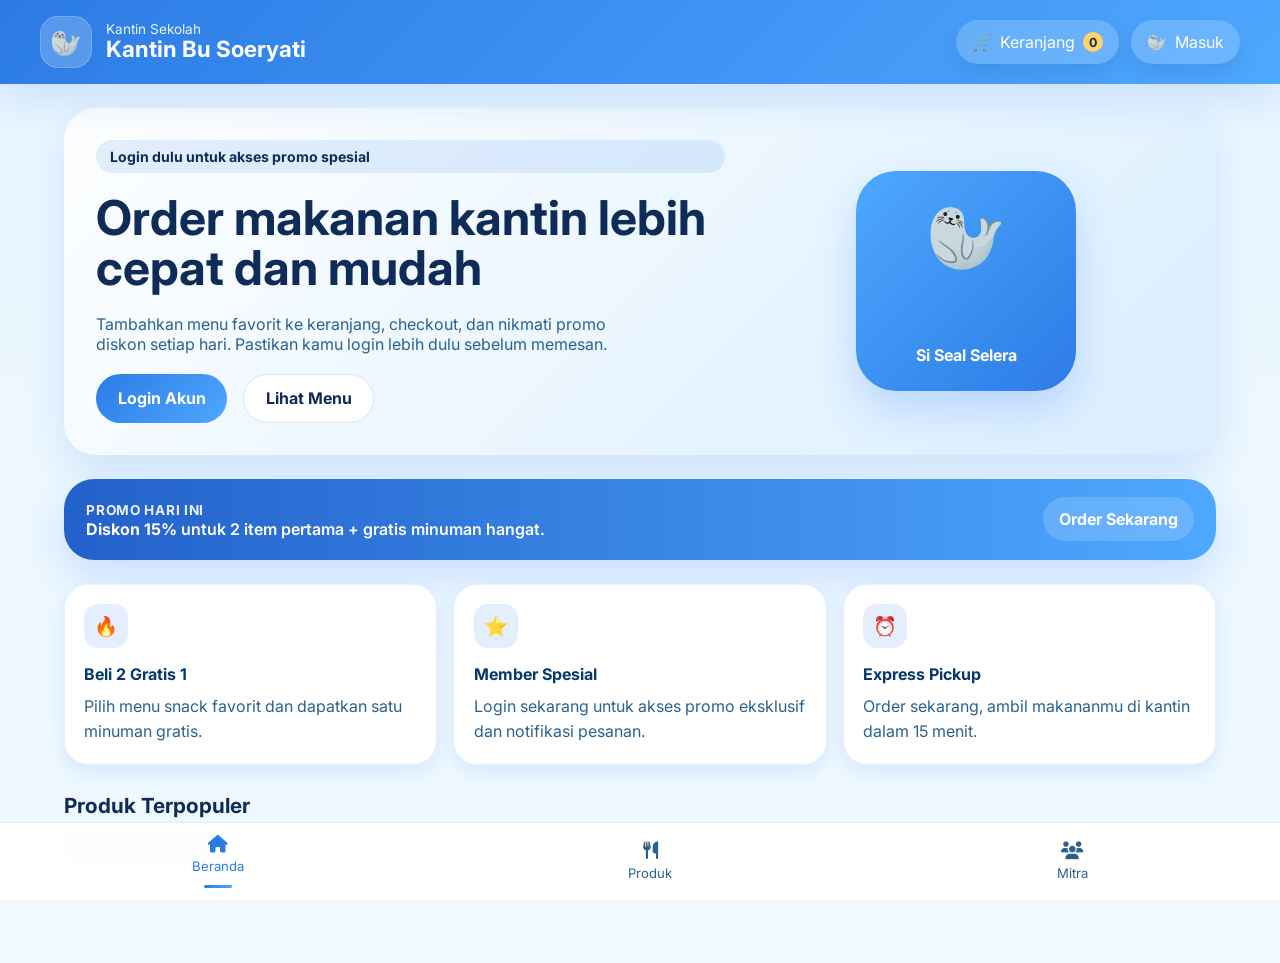
==== index.html @ 229ff17f "Add files via upload" ====
<!DOCTYPE html>
<html lang="id">
<head>
    <meta charset="UTF-8">
    <meta name="viewport" content="width=device-width, initial-scale=1.0">
    <title>Kantin Bu Soeryati - Menu Enak & Segar</title>
    <link rel="stylesheet" href="../css/style.css">
    <link href="https://fonts.googleapis.com/css2?family=Inter:wght@300;400;500;600;700&display=swap" rel="stylesheet">
    <link rel="stylesheet" href="https://cdnjs.cloudflare.com/ajax/libs/font-awesome/6.4.0/css/all.min.css">
</head>
<body>
    <header>
        <div class="header-content">
            <div class="logo">
                <span class="brand-icon">🦭</span>
                <div class="brand-copy">
                    <span class="brand-label">Kantin Sekolah</span>
                    <h1>Kantin Bu Soeryati</h1>
                </div>
            </div>
            <div class="header-actions">
                <button id="cart-button" class="icon-btn" onclick="openCartModal()">
                    <span class="icon">🛒</span>
                    <span class="icon-label">Keranjang</span>
                    <span id="cart-count" class="badge-count">0</span>
                </button>
                <button id="account-button" class="icon-btn" onclick="openLoginModal()">
                    <span class="icon">🦭</span>
                    <span id="account-label">Masuk</span>
                </button>
            </div>
        </div>
    </header>

    <main>
        <section id="home" class="section active">
            <div class="hero">
                <div class="hero-copy">
                    <span class="hero-tag">Login dulu untuk akses promo spesial</span>
                    <h2>Order makanan kantin lebih cepat dan mudah</h2>
                    <p>Tambahkan menu favorit ke keranjang, checkout, dan nikmati promo diskon setiap hari. Pastikan kamu login lebih dulu sebelum memesan.</p>
                    <div class="hero-buttons">
                        <button class="btn btn-primary" onclick="openLoginModal()">Login Akun</button>
                        <button class="btn btn-secondary" onclick="showSection('produk')">Lihat Menu</button>
                    </div>
                </div>
                <div class="hero-visual">
                    <div class="seal-card">
                        <div class="seal-face">🦭</div>
                        <p class="seal-text">Si Seal Selera</p>
                    </div>
                </div>
            </div>

            <div class="promo-banner">
                <div>
                    <span class="promo-tag">PROMO HARI INI</span>
                    <p><strong>Diskon 15%</strong> untuk 2 item pertama + gratis minuman hangat.</p>
                </div>
                <button class="btn btn-primary-sm" onclick="showSection('produk')">Order Sekarang</button>
            </div>

            <div class="promo-grid">
                <article class="promo-card">
                    <span class="promo-icon">🔥</span>
                    <h3>Beli 2 Gratis 1</h3>
                    <p>Pilih menu snack favorit dan dapatkan satu minuman gratis.</p>
                </article>
                <article class="promo-card">
                    <span class="promo-icon">⭐</span>
                    <h3>Member Spesial</h3>
                    <p>Login sekarang untuk akses promo eksklusif dan notifikasi pesanan.</p>
                </article>
                <article class="promo-card">
                    <span class="promo-icon">⏰</span>
                    <h3>Express Pickup</h3>
                    <p>Order sekarang, ambil makananmu di kantin dalam 15 menit.</p>
                </article>
            </div>

            <div class="highlights">
                <h3>Produk Terpopuler</h3>
                <div id="highlight-produk" class="grid"></div>
                <h3>Mitra Terpercaya</h3>
                <div id="highlight-mitra" class="grid"></div>
            </div>
        </section>

        <section id="produk" class="section">
            <h2>🍽️ Daftar Produk Kami</h2>
            <div class="search-filter">
                <input type="text" id="search-produk" placeholder="🔍 Cari produk...">
                <select id="filter-kategori">
                    <option value="">Semua Kategori</option>
                    <option value="makanan">🍖 Makanan</option>
                    <option value="minuman">🥤 Minuman</option>
                </select>
            </div>
            <div id="produk-list" class="grid"></div>
        </section>

        <section id="mitra" class="section">
            <h2>🏪 Mitra Kami</h2>
            <div id="mitra-list" class="grid"></div>
        </section>
    </main>

    <nav class="bottom-nav">
        <a href="#home" class="nav-item active"><i class="fas fa-home"></i><span>Beranda</span></a>
        <a href="#produk" class="nav-item"><i class="fas fa-utensils"></i><span>Produk</span></a>
        <a href="#mitra" class="nav-item"><i class="fas fa-users"></i><span>Mitra</span></a>
    </nav>

    <div id="login-modal" class="modal hidden">
        <div class="modal-content">
            <div class="modal-header">
                <h3>Login Akun</h3>
                <button class="close-btn" onclick="closeLoginModal()">×</button>
            </div>
            <div class="modal-body">
                <p>Masuk dulu untuk memesan dan menggunakan keranjang.</p>
                <form id="login-form">
                    <label for="login-name">Nama</label>
                    <input id="login-name" type="text" placeholder="Nama kamu" required>
                    <label for="login-email">Email</label>
                    <input id="login-email" type="email" placeholder="email@domain.com" required>
                    <div class="hero-buttons" style="margin-top:1rem;">
                        <button class="btn btn-primary" type="submit">Login</button>
                        <button class="btn btn-secondary" type="button" onclick="closeLoginModal()">Batal</button>
                    </div>
                </form>
            </div>
        </div>
    </div>

    <div id="cart-modal" class="modal hidden">
        <div class="modal-content">
            <div class="modal-header">
                <h3>Keranjang Pesanan</h3>
                <button class="close-btn" onclick="closeCartModal()">×</button>
            </div>
            <div class="modal-body">
                <div id="cart-list" class="cart-list"></div>
                <div class="cart-total">
                    <span>Total</span>
                    <strong id="cart-total">Rp 0</strong>
                </div>
                <div class="hero-buttons" style="margin-top:1rem;">
                    <button class="btn btn-primary" onclick="checkoutCart()">Checkout</button>
                    <button class="btn btn-secondary" onclick="closeCartModal()">Lanjutkan Belanja</button>
                </div>
            </div>
        </div>
    </div>

    <script src="../js/app.js"></script>
</body>
</html>
---- css/style.css ----
/* 🎨 BLUE THEME - Warung Kantin Biru 🦭 */
:root {
  --bg-primary: #F0F9FF;
  --bg-surface: #FFFFFF;
  --bg-card: #F3FAFF;
  --bg-soft: #D9EEFF;
  --text-primary: #05386B;
  --text-secondary: #2A628F;
  --text-muted: #4A6A8A;
  --accent: #2C7BE5;
  --accent-2: #4EA8FF;
  --accent-dark: #0F2B57;
  --border: #BFDDF8;
  --shadow-sm: 0 8px 18px rgba(44, 123, 229, 0.12);
  --shadow-md: 0 18px 36px rgba(44, 123, 229, 0.14);
  --radius: 24px;
  --transition: all 0.25s ease;
}

* {
  margin: 0;
  padding: 0;
  box-sizing: border-box;
}

body {
  font-family: 'Inter', sans-serif;
  background: linear-gradient(180deg, #E8F5FF 0%, #F0F9FF 100%);
  min-height: 100vh;
  color: var(--text-primary);
}

a {
  color: inherit;
}

button {
  font: inherit;
}

header {
  background: linear-gradient(135deg, #2C7BE5 0%, #4EA8FF 100%);
  padding: 1rem 1.25rem;
  box-shadow: var(--shadow-md);
  position: sticky;
  top: 0;
  z-index: 100;
}

.header-content {
  max-width: 1200px;
  margin: 0 auto;
  display: flex;
  justify-content: space-between;
  align-items: center;
  gap: 1rem;
}

.logo {
  display: flex;
  align-items: center;
  gap: 0.9rem;
}

.logo .brand-icon {
  width: 52px;
  height: 52px;
  border-radius: 18px;
  display: inline-flex;
  align-items: center;
  justify-content: center;
  background: rgba(255, 255, 255, 0.2);
  box-shadow: inset 0 0 0 1px rgba(255, 255, 255, 0.18);
  font-size: 1.6rem;
}

.brand-copy {
  line-height: 1.1;
}

.brand-label {
  display: block;
  color: rgba(255, 255, 255, 0.9);
  font-size: 0.85rem;
}

.logo h1 {
  font-size: 1.4rem;
  color: white;
}

.header-actions {
  display: flex;
  align-items: center;
  gap: 0.75rem;
}

.icon-btn {
  border: none;
  background: rgba(255, 255, 255, 0.18);
  color: white;
  padding: 0.75rem 1rem;
  border-radius: 999px;
  cursor: pointer;
  display: inline-flex;
  align-items: center;
  gap: 0.5rem;
  box-shadow: 0 10px 20px rgba(0, 0, 0, 0.08);
  transition: var(--transition);
}

.icon-btn:hover {
  transform: translateY(-2px);
  background: rgba(255, 255, 255, 0.28);
}

.badge-count {
  min-width: 20px;
  height: 20px;
  border-radius: 999px;
  display: inline-flex;
  align-items: center;
  justify-content: center;
  background: #FFD166;
  color: var(--accent-dark);
  font-size: 0.78rem;
  font-weight: 700;
}

main {
  max-width: 1200px;
  margin: 0 auto;
  padding: 1.5rem;
  padding-bottom: 5.5rem;
}

.hero {
  display: grid;
  gap: 1.5rem;
  grid-template-columns: 1.3fr 0.9fr;
  background: linear-gradient(135deg, rgba(255, 255, 255, 0.92), #D9EEFF 100%);
  border-radius: 32px;
  padding: 2rem;
  box-shadow: var(--shadow-md);
  margin-bottom: 1.5rem;
}

.hero-copy {
  display: grid;
  gap: 1.25rem;
}

.hero-tag {
  display: inline-flex;
  padding: 0.5rem 0.85rem;
  border-radius: 999px;
  background: rgba(44, 123, 229, 0.12);
  color: var(--accent-dark);
  font-weight: 700;
  font-size: 0.88rem;
}

.hero-copy h2 {
  font-size: clamp(2rem, 4vw, 3rem);
  line-height: 1.05;
  color: var(--accent-dark);
}

.hero-copy p {
  color: var(--text-secondary);
  font-size: 1rem;
  max-width: 560px;
}

.hero-buttons {
  display: flex;
  flex-wrap: wrap;
  gap: 1rem;
}

.hero-visual {
  display: flex;
  align-items: center;
  justify-content: center;
}

.seal-card {
  width: 220px;
  height: 220px;
  border-radius: 40px;
  background: linear-gradient(135deg, #4EA8FF 0%, #2C7BE5 100%);
  display: grid;
  place-items: center;
  box-shadow: 0 18px 40px rgba(46, 116, 255, 0.22);
  position: relative;
}

.seal-face {
  font-size: 4rem;
}

.seal-text {
  color: white;
  margin-top: 1rem;
  font-weight: 700;
}

.promo-banner {
  background: linear-gradient(90deg, #2361ca, #4EA8FF);
  color: white;
  border-radius: 30px;
  padding: 1.15rem 1.4rem;
  display: flex;
  align-items: center;
  justify-content: space-between;
  gap: 1rem;
  margin-bottom: 1.5rem;
  box-shadow: 0 18px 40px rgba(46, 116, 255, 0.18);
}

.promo-tag {
  display: inline-flex;
  font-size: 0.85rem;
  font-weight: 700;
  letter-spacing: 0.05em;
  text-transform: uppercase;
  opacity: 0.9;
}

.promo-banner p {
  font-weight: 600;
}

.promo-grid {
  display: grid;
  grid-template-columns: repeat(auto-fit, minmax(220px, 1fr));
  gap: 1rem;
  margin-bottom: 1.75rem;
}

.promo-card {
  background: var(--bg-surface);
  border-radius: 24px;
  padding: 1.2rem;
  border: 1px solid rgba(46, 116, 255, 0.1);
  box-shadow: var(--shadow-sm);
}

.promo-icon {
  display: inline-flex;
  width: 44px;
  height: 44px;
  align-items: center;
  justify-content: center;
  border-radius: 14px;
  background: rgba(46, 116, 255, 0.12);
  margin-bottom: 1rem;
  font-size: 1.2rem;
}

.promo-card h3 {
  font-size: 1rem;
  margin-bottom: 0.6rem;
}

.promo-card p {
  color: var(--text-secondary);
  line-height: 1.6;
}

.highlights h3 {
  font-size: 1.3rem;
  font-weight: 700;
  margin-bottom: 1rem;
  color: var(--accent-dark);
}

.grid {
  display: grid;
  grid-template-columns: repeat(auto-fit, minmax(240px, 1fr));
  gap: 1.25rem;
}

.card {
  background: var(--bg-card);
  border-radius: 26px;
  padding: 1.25rem;
  border: 1px solid rgba(46, 116, 255, 0.12);
  box-shadow: var(--shadow-sm);
  position: relative;
  overflow: hidden;
  transition: var(--transition);
}

.card:hover {
  transform: translateY(-4px);
  box-shadow: var(--shadow-md);
}

.card img {
  width: 100%;
  height: 170px;
  object-fit: cover;
  border-radius: 20px;
  margin-bottom: 1rem;
}

.category-badge {
  display: inline-flex;
  padding: 0.45rem 0.85rem;
  border-radius: 999px;
  font-size: 0.8rem;
  font-weight: 700;
  margin-bottom: 0.85rem;
}

.category-badge.makanan {
  color: white;
  background: linear-gradient(135deg, #2C7BE5, #4EA8FF);
}

.category-badge.minuman {
  color: var(--accent-dark);
  background: rgba(46, 116, 255, 0.14);
}

.card h3 {
  font-size: 1.05rem;
  margin-bottom: 0.55rem;
}

.card p {
  color: var(--text-secondary);
  margin-bottom: 0.85rem;
  line-height: 1.5;
}

.btn {
  border: none;
  border-radius: 999px;
  cursor: pointer;
  padding: 0.85rem 1.35rem;
  font-weight: 700;
  transition: var(--transition);
}

.btn-primary {
  background: linear-gradient(135deg, #2C7BE5, #4EA8FF);
  color: white;
}

.btn-secondary {
  background: white;
  color: var(--accent-dark);
  border: 1px solid rgba(46, 116, 255, 0.18);
}

.btn:hover {
  transform: translateY(-2px);
}

.btn-primary-sm {
  background: rgba(255, 255, 255, 0.16);
  color: white;
  padding: 0.75rem 1rem;
  border-radius: 999px;
}

.search-filter {
  display: grid;
  grid-template-columns: 2fr 1fr;
  gap: 1rem;
  margin-bottom: 1.5rem;
}

#search-produk,
#filter-kategori,
#login-name,
#login-email {
  width: 100%;
  border-radius: 18px;
  border: 1px solid rgba(46, 116, 255, 0.18);
  padding: 1rem 1.2rem;
  font-size: 1rem;
  color: var(--text-primary);
  background: white;
}

#search-produk::placeholder {
  color: rgba(74, 106, 138, 0.7);
}

#search-produk:focus,
#filter-kategori:focus,
#login-name:focus,
#login-email:focus {
  outline: none;
  box-shadow: 0 0 0 4px rgba(78, 168, 255, 0.18);
}

.section {
  display: none;
}

.section.active {
  display: block;
}

.bottom-nav {
  position: fixed;
  inset: auto 0 0 0;
  z-index: 90;
  background: rgba(255, 255, 255, 0.96);
  border-top: 1px solid rgba(46, 116, 255, 0.14);
  display: flex;
  justify-content: space-around;
  align-items: center;
  padding: 0.75rem 0;
  backdrop-filter: blur(12px);
}

.nav-item {
  display: inline-flex;
  flex-direction: column;
  align-items: center;
  gap: 0.35rem;
  text-decoration: none;
  color: var(--text-secondary);
  font-size: 0.82rem;
  transition: var(--transition);
}

.nav-item i {
  font-size: 1.1rem;
}

.nav-item.active {
  color: var(--accent);
}

.nav-item.active::after {
  content: '';
  display: block;
  width: 28px;
  height: 3px;
  border-radius: 999px;
  margin-top: 0.35rem;
  background: linear-gradient(135deg, #2C7BE5, #4EA8FF);
}

.modal {
  position: fixed;
  inset: 0;
  background: rgba(8, 24, 59, 0.45);
  display: grid;
  place-items: center;
  padding: 1rem;
  z-index: 500;
}

.modal.hidden {
  display: none;
}

.modal-content {
  width: min(520px, 100%);
  background: white;
  border-radius: 28px;
  overflow: hidden;
  box-shadow: var(--shadow-md);
}

.modal-header,
.modal-footer {
  padding: 1.25rem 1.5rem;
  display: flex;
  align-items: center;
  justify-content: space-between;
}

.modal-header {
  border-bottom: 1px solid rgba(46, 116, 255, 0.12);
}

.modal-body {
  padding: 1.5rem;
}

.modal-header h3 {
  margin: 0;
  font-size: 1.2rem;
}

.close-btn {
  width: 40px;
  height: 40px;
  border-radius: 999px;
  border: none;
  background: rgba(46, 116, 255, 0.08);
  color: var(--accent-dark);
  cursor: pointer;
  font-size: 1.2rem;
}

.cart-list {
  display: grid;
  gap: 1rem;
}

.cart-item {
  display: grid;
  grid-template-columns: 1fr auto;
  gap: 1rem;
  align-items: center;
}

.cart-item-info {
  display: grid;
  gap: 0.4rem;
}

.cart-item-title {
  font-weight: 700;
}

.cart-item-actions {
  display: flex;
  flex-direction: column;
  align-items: flex-end;
  gap: 0.35rem;
}

.cart-item button {
  border: none;
  background: transparent;
  color: var(--accent);
  cursor: pointer;
  font-weight: 700;
}

.cart-total {
  display: flex;
  justify-content: space-between;
  align-items: center;
  margin-top: 1rem;
  font-weight: 700;
}

@media (max-width: 900px) {
  .hero {
    grid-template-columns: 1fr;
  }

  .search-filter {
    grid-template-columns: 1fr;
  }
}

@media (max-width: 640px) {
  .header-content {
    flex-direction: column;
    align-items: stretch;
  }

  .header-actions {
    justify-content: space-between;
  }

  .hero {
    padding: 1.5rem;
  }
}
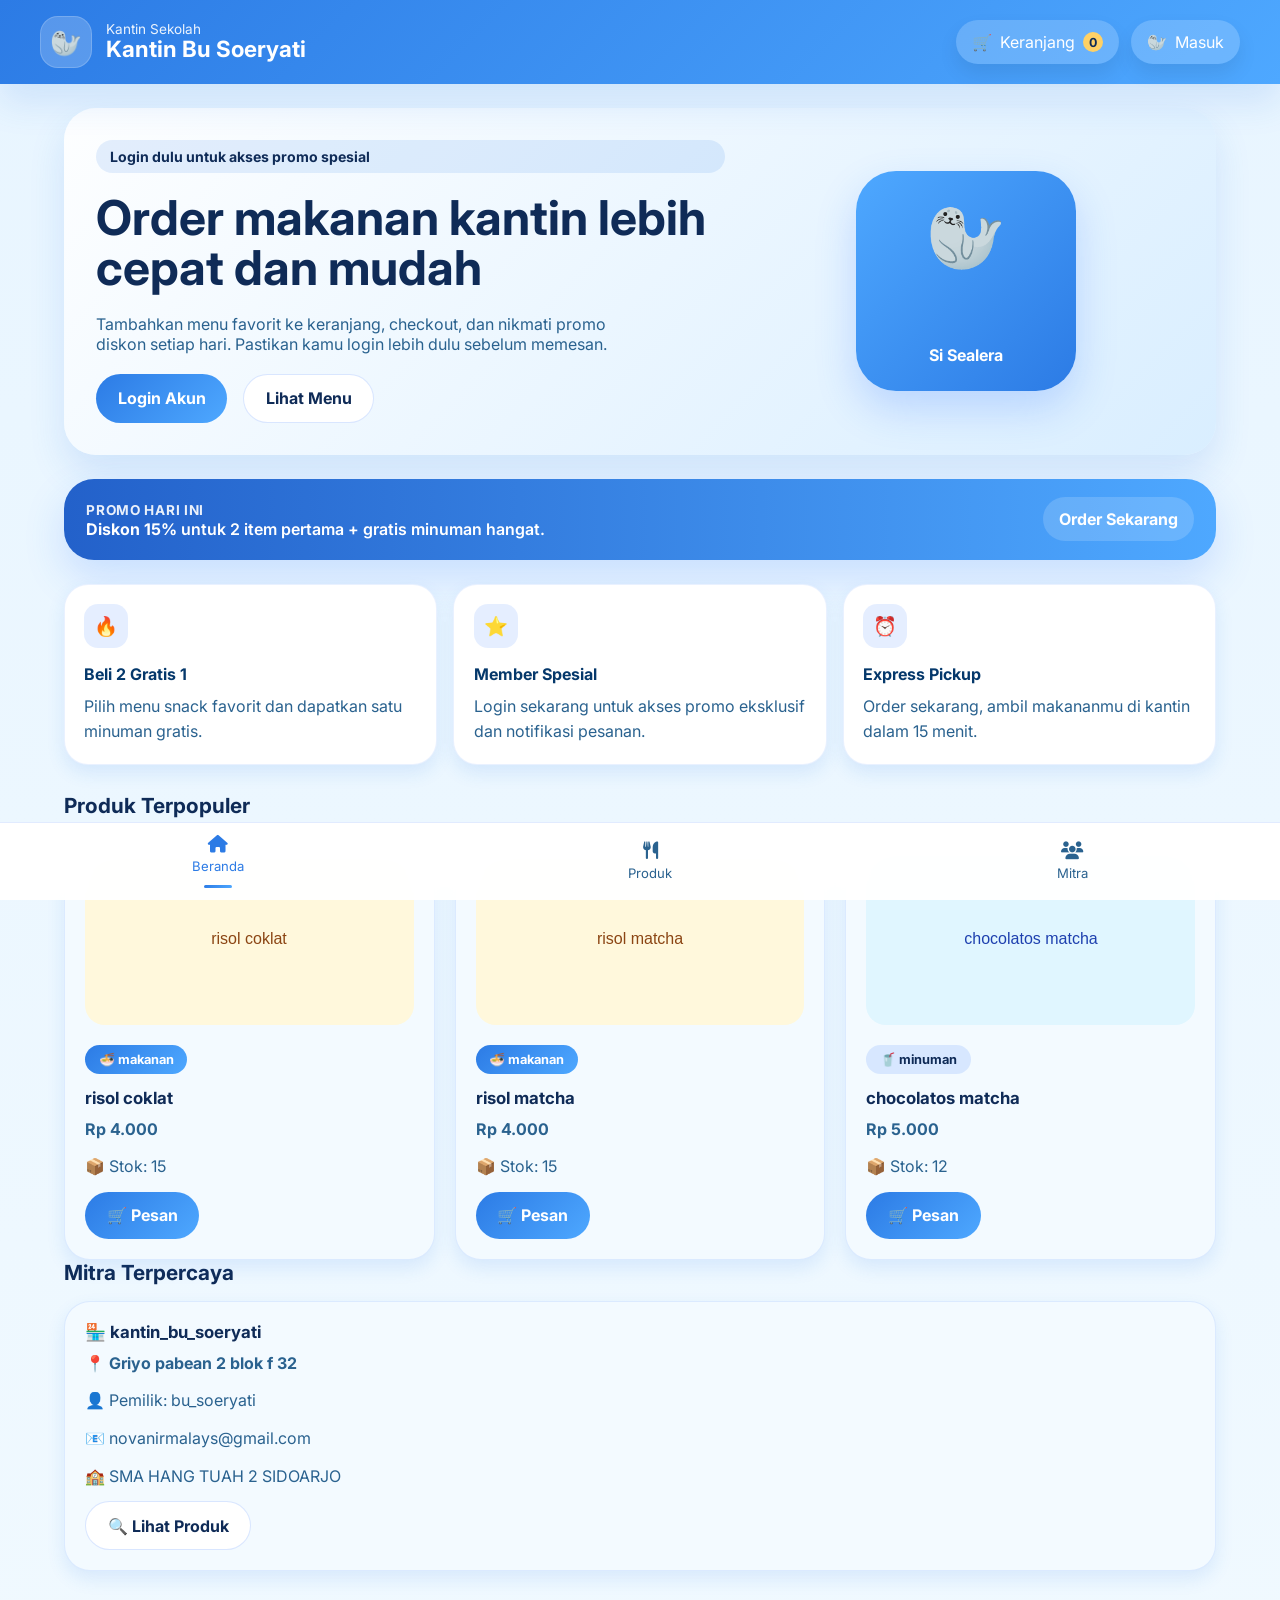
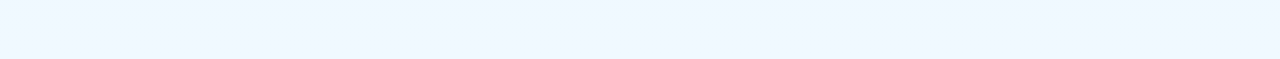
==== commit 07bf412b: "Update index.html" ====
--- a/index.html
+++ b/index.html
@@ -4,7 +4,7 @@
     <meta charset="UTF-8">
     <meta name="viewport" content="width=device-width, initial-scale=1.0">
     <title>Kantin Bu Soeryati - Menu Enak & Segar</title>
-    <link rel="stylesheet" href="../css/style.css">
+    <link rel="stylesheet" href="css/style.css">
     <link href="https://fonts.googleapis.com/css2?family=Inter:wght@300;400;500;600;700&display=swap" rel="stylesheet">
     <link rel="stylesheet" href="https://cdnjs.cloudflare.com/ajax/libs/font-awesome/6.4.0/css/all.min.css">
 </head>
@@ -47,7 +47,7 @@
                 <div class="hero-visual">
                     <div class="seal-card">
                         <div class="seal-face">🦭</div>
-                        <p class="seal-text">Si Seal Selera</p>
+                        <p class="seal-text">Si Sealera</p>
                     </div>
                 </div>
             </div>
@@ -153,6 +153,6 @@
         </div>
     </div>
 
-    <script src="../js/app.js"></script>
+    <script src="js/app.js"></script>
 </body>
 </html>
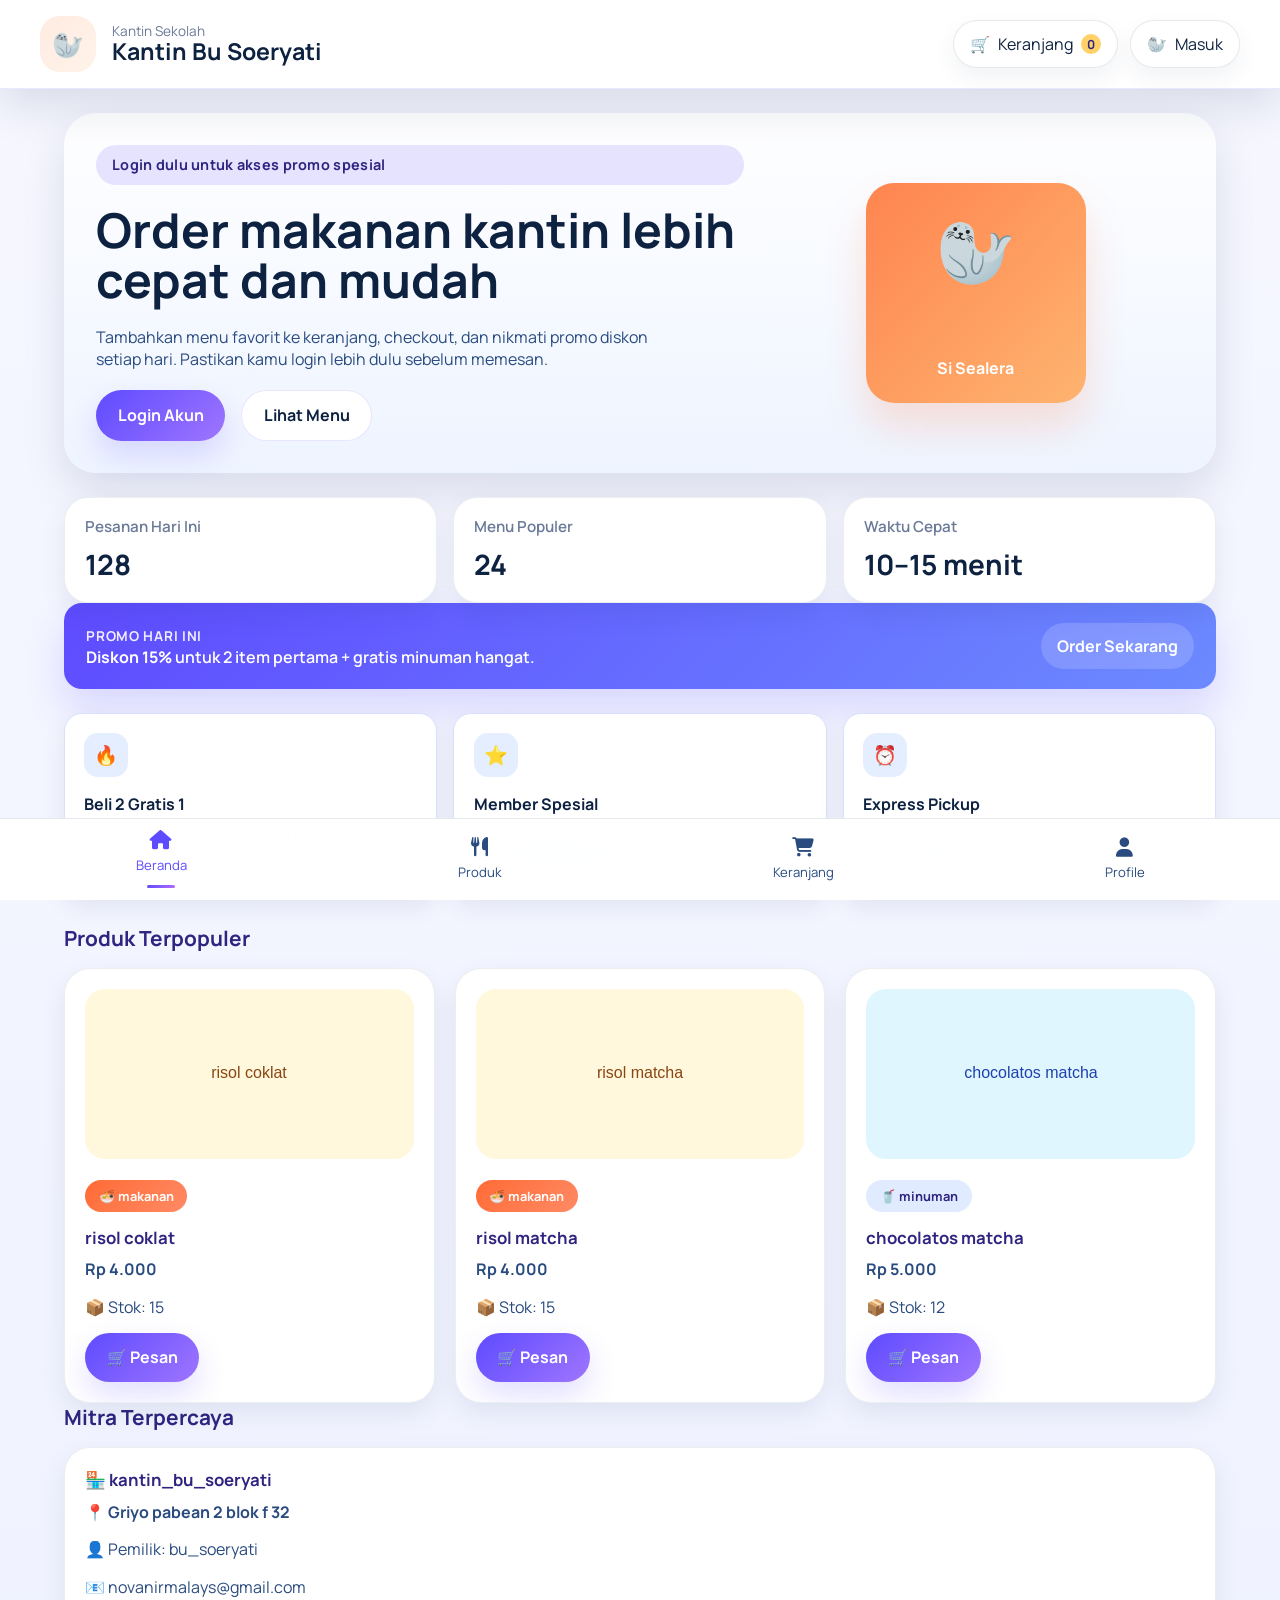
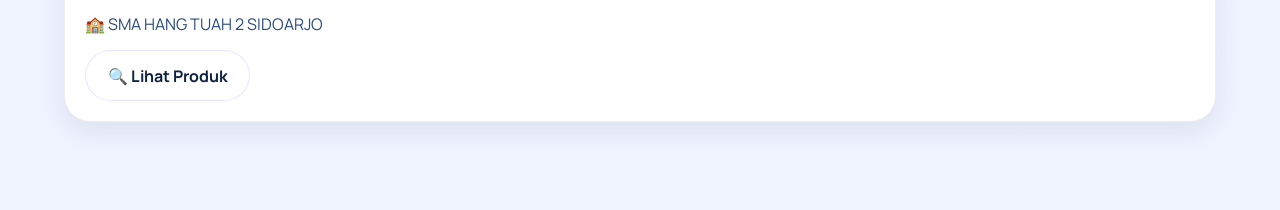
==== commit 5d03b3d5: "Update index.html" ====
--- a/index.html
+++ b/index.html
@@ -5,7 +5,7 @@
     <meta name="viewport" content="width=device-width, initial-scale=1.0">
     <title>Kantin Bu Soeryati - Menu Enak & Segar</title>
     <link rel="stylesheet" href="css/style.css">
-    <link href="https://fonts.googleapis.com/css2?family=Inter:wght@300;400;500;600;700&display=swap" rel="stylesheet">
+    <link href="https://fonts.googleapis.com/css2?family=Manrope:wght@300;400;500;600;700;800&display=swap" rel="stylesheet">
     <link rel="stylesheet" href="https://cdnjs.cloudflare.com/ajax/libs/font-awesome/6.4.0/css/all.min.css">
 </head>
 <body>
@@ -49,6 +49,21 @@
                         <div class="seal-face">🦭</div>
                         <p class="seal-text">Si Sealera</p>
                     </div>
+                </div>
+            </div>
+
+            <div class="dashboard-cards">
+                <div class="stat-card">
+                    <h4>Pesanan Hari Ini</h4>
+                    <strong>128</strong>
+                </div>
+                <div class="stat-card">
+                    <h4>Menu Populer</h4>
+                    <strong>24</strong>
+                </div>
+                <div class="stat-card">
+                    <h4>Waktu Cepat</h4>
+                    <strong>10–15 menit</strong>
                 </div>
             </div>
 
@@ -94,6 +109,12 @@
                     <option value="">Semua Kategori</option>
                     <option value="makanan">🍖 Makanan</option>
                     <option value="minuman">🥤 Minuman</option>
+                    <option value="snack">🍿 Snack</option>
+                </select>
+                <select id="sort-produk">
+                    <option value="terlaris">Terlaris</option>
+                    <option value="termurah">Termurah</option>
+                    <option value="termahal">Termahal</option>
                 </select>
             </div>
             <div id="produk-list" class="grid"></div>
@@ -103,12 +124,92 @@
             <h2>🏪 Mitra Kami</h2>
             <div id="mitra-list" class="grid"></div>
         </section>
+
+        <section id="cart" class="section">
+            <h2>🛒 Keranjang</h2>
+            <div id="cart-items" class="cart-items"></div>
+            <div class="cart-summary">
+                <div class="cart-total">
+                    <span>Total</span>
+                    <strong id="cart-total-amount">Rp 0</strong>
+                </div>
+                <textarea id="cart-notes" placeholder="Catatan pesanan (opsional)"></textarea>
+                <button class="btn btn-primary" onclick="showSection('checkout')">Checkout</button>
+            </div>
+        </section>
+
+        <section id="checkout" class="section">
+            <h2>💳 Checkout</h2>
+            <div class="checkout-summary">
+                <h3>Ringkasan Pesanan</h3>
+                <div id="checkout-items"></div>
+                <div class="checkout-total">
+                    <span>Total</span>
+                    <strong id="checkout-total">Rp 0</strong>
+                </div>
+            </div>
+            <div class="payment-method">
+                <h3>Metode Pembayaran</h3>
+                <label><input type="radio" name="payment" value="cash" checked> Cash</label>
+                <label><input type="radio" name="payment" value="ewallet"> E-wallet</label>
+            </div>
+            <div class="estimated-time">
+                <p>Estimasi waktu: 10–15 menit</p>
+            </div>
+            <button class="btn btn-primary" onclick="placeOrder()">Buat Pesanan</button>
+        </section>
+
+        <section id="order-status" class="section">
+            <h2>📋 Status Pesanan</h2>
+            <div class="order-progress">
+                <div class="progress-step active" id="step-1">
+                    <div class="step-icon">📝</div>
+                    <span>Diproses</span>
+                </div>
+                <div class="progress-step" id="step-2">
+                    <div class="step-icon">👨‍🍳</div>
+                    <span>Sedang dibuat</span>
+                </div>
+                <div class="progress-step" id="step-3">
+                    <div class="step-icon">✅</div>
+                    <span>Siap diambil</span>
+                </div>
+            </div>
+            <div class="order-details">
+                <p>Nomor pesanan: #12345</p>
+                <p>Estimasi selesai: 10 menit lagi</p>
+            </div>
+        </section>
+
+        <section id="profile" class="section">
+            <h2>👤 Profile</h2>
+            <div class="profile-info">
+                <div class="user-avatar">🦭</div>
+                <h3 id="user-name">Nama User</h3>
+            </div>
+            <div class="profile-menu">
+                <button class="profile-item" onclick="showSection('order-history')">Riwayat Pesanan</button>
+                <button class="profile-item" onclick="showSection('wishlist')">Wishlist</button>
+                <button class="profile-item" onclick="logout()">Logout</button>
+            </div>
+        </section>
+
+        <section id="order-history" class="section">
+            <h2>📜 Riwayat Pesanan</h2>
+            <div id="history-list"></div>
+        </section>
+
+        <section id="wishlist" class="section">
+            <h2>❤️ Wishlist</h2>
+            <div id="wishlist-items" class="grid"></div>
+        </section>
     </main>
 
     <nav class="bottom-nav">
-        <a href="#home" class="nav-item active"><i class="fas fa-home"></i><span>Beranda</span></a>
-        <a href="#produk" class="nav-item"><i class="fas fa-utensils"></i><span>Produk</span></a>
-        <a href="#mitra" class="nav-item"><i class="fas fa-users"></i><span>Mitra</span></a>
+        <a href="#home" class="nav-item active" onclick="showSection('home')"><i class="fas fa-home"></i><span>Beranda</span></a>
+        <a href="#produk" class="nav-item" onclick="showSection('produk')"><i class="fas fa-utensils"></i><span>Produk</span></a>
+        <a href="#cart" class="nav-item" onclick="showSection('cart')"><i class="fas fa-shopping-cart"></i><span>Keranjang</span></a>
+        <a href="#profile" class="nav-item" onclick="showSection('profile')"><i class="fas fa-user"></i><span>Profile</span></a>
     </nav>
 
     <div id="login-modal" class="modal hidden">
--- a/css/style.css
+++ b/css/style.css
@@ -1,20 +1,20 @@
-/* 🎨 BLUE THEME - Warung Kantin Biru 🦭 */
+/* 🎨 MODERN THEME - Kantin Bu Soeryati 🦭 */
 :root {
-  --bg-primary: #F0F9FF;
+  --bg-primary: #F7F8FF;
   --bg-surface: #FFFFFF;
-  --bg-card: #F3FAFF;
-  --bg-soft: #D9EEFF;
-  --text-primary: #05386B;
-  --text-secondary: #2A628F;
-  --text-muted: #4A6A8A;
-  --accent: #2C7BE5;
-  --accent-2: #4EA8FF;
-  --accent-dark: #0F2B57;
-  --border: #BFDDF8;
-  --shadow-sm: 0 8px 18px rgba(44, 123, 229, 0.12);
-  --shadow-md: 0 18px 36px rgba(44, 123, 229, 0.14);
-  --radius: 24px;
-  --transition: all 0.25s ease;
+  --bg-card: #F2F4FF;
+  --bg-soft: #E7EBFF;
+  --text-primary: #0D2140;
+  --text-secondary: #294B7F;
+  --text-muted: #6B7A99;
+  --accent: #5E4BFF;
+  --accent-2: #FF5979;
+  --accent-dark: #2F2480;
+  --border: #D9E0FF;
+  --shadow-sm: 0 10px 26px rgba(13, 33, 74, 0.08);
+  --shadow-md: 0 18px 44px rgba(13, 33, 74, 0.12);
+  --radius: 18px;
+  --transition: all 0.32s ease;
 }
 
 * {
@@ -24,8 +24,8 @@
 }
 
 body {
-  font-family: 'Inter', sans-serif;
-  background: linear-gradient(180deg, #E8F5FF 0%, #F0F9FF 100%);
+  font-family: 'Manrope', sans-serif;
+  background: linear-gradient(180deg, #F6F7FF 0%, #EFF2FF 100%);
   min-height: 100vh;
   color: var(--text-primary);
 }
@@ -39,12 +39,13 @@
 }
 
 header {
-  background: linear-gradient(135deg, #2C7BE5 0%, #4EA8FF 100%);
+  background: rgba(255, 255, 255, 0.98);
   padding: 1rem 1.25rem;
   box-shadow: var(--shadow-md);
   position: sticky;
   top: 0;
   z-index: 100;
+  border-bottom: 1px solid rgba(94, 75, 255, 0.12);
 }
 
 .header-content {
@@ -59,18 +60,17 @@
 .logo {
   display: flex;
   align-items: center;
-  gap: 0.9rem;
+  gap: 1rem;
 }
 
 .logo .brand-icon {
-  width: 52px;
-  height: 52px;
-  border-radius: 18px;
+  width: 56px;
+  height: 56px;
+  border-radius: 20px;
   display: inline-flex;
   align-items: center;
   justify-content: center;
-  background: rgba(255, 255, 255, 0.2);
-  box-shadow: inset 0 0 0 1px rgba(255, 255, 255, 0.18);
+  background: linear-gradient(135deg, rgba(255, 122, 64, 0.15), rgba(255, 177, 106, 0.15));
   font-size: 1.6rem;
 }
 
@@ -80,13 +80,13 @@
 
 .brand-label {
   display: block;
-  color: rgba(255, 255, 255, 0.9);
+  color: var(--text-muted);
   font-size: 0.85rem;
 }
 
 .logo h1 {
-  font-size: 1.4rem;
-  color: white;
+  font-size: 1.45rem;
+  color: var(--text-primary);
 }
 
 .header-actions {
@@ -96,16 +96,16 @@
 }
 
 .icon-btn {
-  border: none;
-  background: rgba(255, 255, 255, 0.18);
-  color: white;
+  border: 1px solid rgba(16, 43, 78, 0.1);
+  background: white;
+  color: var(--text-primary);
   padding: 0.75rem 1rem;
   border-radius: 999px;
   cursor: pointer;
   display: inline-flex;
   align-items: center;
   gap: 0.5rem;
-  box-shadow: 0 10px 20px rgba(0, 0, 0, 0.08);
+  box-shadow: 0 10px 24px rgba(16, 43, 78, 0.06);
   transition: var(--transition);
 }
 
@@ -137,8 +137,8 @@
 .hero {
   display: grid;
   gap: 1.5rem;
-  grid-template-columns: 1.3fr 0.9fr;
-  background: linear-gradient(135deg, rgba(255, 255, 255, 0.92), #D9EEFF 100%);
+  grid-template-columns: 1.4fr 0.9fr;
+  background: linear-gradient(180deg, rgba(255, 255, 255, 0.95), #EEF4FF 100%);
   border-radius: 32px;
   padding: 2rem;
   box-shadow: var(--shadow-md);
@@ -152,18 +152,19 @@
 
 .hero-tag {
   display: inline-flex;
-  padding: 0.5rem 0.85rem;
+  padding: 0.65rem 1rem;
   border-radius: 999px;
-  background: rgba(44, 123, 229, 0.12);
+  background: rgba(94, 75, 255, 0.14);
   color: var(--accent-dark);
   font-weight: 700;
-  font-size: 0.88rem;
+  font-size: 0.9rem;
+  letter-spacing: 0.02em;
 }
 
 .hero-copy h2 {
   font-size: clamp(2rem, 4vw, 3rem);
   line-height: 1.05;
-  color: var(--accent-dark);
+  color: var(--text-primary);
 }
 
 .hero-copy p {
@@ -187,16 +188,45 @@
 .seal-card {
   width: 220px;
   height: 220px;
-  border-radius: 40px;
-  background: linear-gradient(135deg, #4EA8FF 0%, #2C7BE5 100%);
+  border-radius: 28px;
+  background: linear-gradient(135deg, rgba(255, 122, 64, 0.92), rgba(255, 177, 106, 0.96));
   display: grid;
   place-items: center;
-  box-shadow: 0 18px 40px rgba(46, 116, 255, 0.22);
+  box-shadow: 0 24px 40px rgba(255, 122, 64, 0.2);
   position: relative;
 }
 
 .seal-face {
   font-size: 4rem;
+}
+
+.dashboard-cards {
+  display: grid;
+  grid-template-columns: repeat(3, minmax(180px, 1fr));
+  gap: 1rem;
+  margin-top: 1.5rem;
+}
+
+.stat-card {
+  background: #FFFFFF;
+  border-radius: 24px;
+  padding: 1.15rem 1.25rem;
+  box-shadow: var(--shadow-sm);
+  border: 1px solid rgba(16, 43, 78, 0.08);
+}
+
+.stat-card h4 {
+  margin-bottom: 0.5rem;
+  color: var(--text-muted);
+  font-size: 0.95rem;
+  font-weight: 600;
+}
+
+.stat-card strong {
+  display: block;
+  margin-top: 0.4rem;
+  font-size: 1.75rem;
+  color: var(--text-primary);
 }
 
 .seal-text {
@@ -206,16 +236,16 @@
 }
 
 .promo-banner {
-  background: linear-gradient(90deg, #2361ca, #4EA8FF);
+  background: linear-gradient(135deg, #5E4BFF, #6C8AFF);
   color: white;
-  border-radius: 30px;
-  padding: 1.15rem 1.4rem;
+  border-radius: var(--radius);
+  padding: 1.25rem 1.4rem;
   display: flex;
   align-items: center;
   justify-content: space-between;
   gap: 1rem;
   margin-bottom: 1.5rem;
-  box-shadow: 0 18px 40px rgba(46, 116, 255, 0.18);
+  box-shadow: 0 20px 38px rgba(94, 75, 255, 0.18);
 }
 
 .promo-tag {
@@ -240,9 +270,9 @@
 
 .promo-card {
   background: var(--bg-surface);
-  border-radius: 24px;
+  border-radius: var(--radius);
   padding: 1.2rem;
-  border: 1px solid rgba(46, 116, 255, 0.1);
+  border: 1px solid var(--border);
   box-shadow: var(--shadow-sm);
 }
 
@@ -282,10 +312,10 @@
 }
 
 .card {
-  background: var(--bg-card);
+  background: var(--bg-surface);
   border-radius: 26px;
   padding: 1.25rem;
-  border: 1px solid rgba(46, 116, 255, 0.12);
+  border: 1px solid rgba(16, 43, 78, 0.08);
   box-shadow: var(--shadow-sm);
   position: relative;
   overflow: hidden;
@@ -316,7 +346,7 @@
 
 .category-badge.makanan {
   color: white;
-  background: linear-gradient(135deg, #2C7BE5, #4EA8FF);
+  background: linear-gradient(135deg, #FF6B35, #FF8A65);
 }
 
 .category-badge.minuman {
@@ -345,14 +375,15 @@
 }
 
 .btn-primary {
-  background: linear-gradient(135deg, #2C7BE5, #4EA8FF);
+  background: linear-gradient(135deg, #5E4BFF, #9F75FF);
   color: white;
+  box-shadow: 0 14px 30px rgba(94, 75, 255, 0.18);
 }
 
 .btn-secondary {
-  background: white;
-  color: var(--accent-dark);
-  border: 1px solid rgba(46, 116, 255, 0.18);
+  background: #FFFFFF;
+  color: var(--text-primary);
+  border: 1px solid rgba(94, 75, 255, 0.14);
 }
 
 .btn:hover {
@@ -411,12 +442,12 @@
   inset: auto 0 0 0;
   z-index: 90;
   background: rgba(255, 255, 255, 0.96);
-  border-top: 1px solid rgba(46, 116, 255, 0.14);
+  border-top: 1px solid rgba(16, 43, 78, 0.1);
   display: flex;
   justify-content: space-around;
   align-items: center;
   padding: 0.75rem 0;
-  backdrop-filter: blur(12px);
+  backdrop-filter: blur(18px);
 }
 
 .nav-item {
@@ -431,7 +462,7 @@
 }
 
 .nav-item i {
-  font-size: 1.1rem;
+  font-size: 1.2rem;
 }
 
 .nav-item.active {
@@ -445,7 +476,7 @@
   height: 3px;
   border-radius: 999px;
   margin-top: 0.35rem;
-  background: linear-gradient(135deg, #2C7BE5, #4EA8FF);
+  background: linear-gradient(135deg, #5E4BFF, #B26CFF);
 }
 
 .modal {
@@ -546,6 +577,316 @@
   font-weight: 700;
 }
 
+/* Produk Card Enhancements */
+.product-rating {
+  display: flex;
+  align-items: center;
+  gap: 0.5rem;
+  margin-bottom: 0.5rem;
+}
+
+.stars {
+  color: #FFD700;
+}
+
+.rating-text {
+  color: var(--text-muted);
+  font-size: 0.9rem;
+}
+
+.wishlist-btn {
+  position: absolute;
+  top: 10px;
+  right: 10px;
+  background: rgba(255, 255, 255, 0.9);
+  border: none;
+  border-radius: 50%;
+  width: 40px;
+  height: 40px;
+  display: flex;
+  align-items: center;
+  justify-content: center;
+  cursor: pointer;
+  transition: var(--transition);
+  box-shadow: var(--shadow-sm);
+}
+
+.wishlist-btn:hover {
+  background: white;
+  transform: scale(1.1);
+}
+
+.wishlist-btn.active {
+  color: #FF6B35;
+}
+
+.add-to-cart-btn {
+  width: 100%;
+  background: var(--accent);
+  color: white;
+  border: none;
+  border-radius: var(--radius);
+  padding: 0.75rem;
+  font-weight: 600;
+  cursor: pointer;
+  transition: var(--transition);
+}
+
+.add-to-cart-btn:hover {
+  background: var(--accent-dark);
+  transform: translateY(-2px);
+}
+
+/* Cart Styles */
+.cart-items {
+  display: grid;
+  gap: 1rem;
+  margin-bottom: 2rem;
+}
+
+.cart-item {
+  display: flex;
+  align-items: center;
+  gap: 1rem;
+  background: var(--bg-surface);
+  border-radius: var(--radius);
+  padding: 1rem;
+  box-shadow: var(--shadow-sm);
+}
+
+.cart-item img {
+  width: 60px;
+  height: 60px;
+  border-radius: var(--radius);
+  object-fit: cover;
+}
+
+.cart-item-details {
+  flex: 1;
+}
+
+.cart-item-title {
+  font-weight: 600;
+  margin-bottom: 0.5rem;
+}
+
+.cart-item-price {
+  color: var(--text-muted);
+  font-size: 0.9rem;
+}
+
+.quantity-control {
+  display: flex;
+  align-items: center;
+  gap: 0.5rem;
+}
+
+.quantity-btn {
+  background: var(--bg-soft);
+  border: none;
+  border-radius: 50%;
+  width: 30px;
+  height: 30px;
+  display: flex;
+  align-items: center;
+  justify-content: center;
+  cursor: pointer;
+  transition: var(--transition);
+}
+
+.quantity-btn:hover {
+  background: var(--accent);
+  color: white;
+}
+
+.cart-summary {
+  background: var(--bg-surface);
+  border-radius: var(--radius);
+  padding: 1.5rem;
+  box-shadow: var(--shadow-sm);
+}
+
+.cart-notes textarea {
+  width: 100%;
+  border: 1px solid var(--border);
+  border-radius: var(--radius);
+  padding: 0.75rem;
+  margin-bottom: 1rem;
+  resize: vertical;
+}
+
+/* Checkout Styles */
+.checkout-summary {
+  background: var(--bg-surface);
+  border-radius: var(--radius);
+  padding: 1.5rem;
+  margin-bottom: 2rem;
+  box-shadow: var(--shadow-sm);
+}
+
+.checkout-items {
+  margin-bottom: 1rem;
+}
+
+.checkout-item {
+  display: flex;
+  justify-content: space-between;
+  margin-bottom: 0.5rem;
+}
+
+.checkout-total {
+  border-top: 1px solid var(--border);
+  padding-top: 1rem;
+  display: flex;
+  justify-content: space-between;
+  font-weight: 700;
+  font-size: 1.1rem;
+}
+
+.payment-method {
+  background: var(--bg-surface);
+  border-radius: var(--radius);
+  padding: 1.5rem;
+  margin-bottom: 2rem;
+  box-shadow: var(--shadow-sm);
+}
+
+.payment-method h3 {
+  margin-bottom: 1rem;
+}
+
+.payment-method label {
+  display: block;
+  margin-bottom: 0.5rem;
+  cursor: pointer;
+}
+
+.estimated-time {
+  text-align: center;
+  margin-bottom: 2rem;
+  color: var(--text-muted);
+}
+
+/* Order Status Styles */
+.order-progress {
+  display: flex;
+  justify-content: space-between;
+  align-items: center;
+  margin-bottom: 2rem;
+  position: relative;
+}
+
+.order-progress::before {
+  content: '';
+  position: absolute;
+  top: 50%;
+  left: 0;
+  right: 0;
+  height: 2px;
+  background: var(--border);
+  z-index: 1;
+}
+
+.progress-step {
+  background: var(--bg-surface);
+  border-radius: 50%;
+  width: 60px;
+  height: 60px;
+  display: flex;
+  flex-direction: column;
+  align-items: center;
+  justify-content: center;
+  position: relative;
+  z-index: 2;
+  box-shadow: var(--shadow-sm);
+  transition: var(--transition);
+}
+
+.progress-step.active {
+  background: var(--accent);
+  color: white;
+}
+
+.progress-step.active::before {
+  content: '';
+  position: absolute;
+  top: 50%;
+  left: -50%;
+  right: 50%;
+  height: 2px;
+  background: var(--accent);
+  z-index: -1;
+}
+
+.step-icon {
+  font-size: 1.5rem;
+  margin-bottom: 0.25rem;
+}
+
+.progress-step span {
+  font-size: 0.8rem;
+  text-align: center;
+}
+
+/* Profile Styles */
+.profile-info {
+  text-align: center;
+  margin-bottom: 2rem;
+}
+
+.user-avatar {
+  font-size: 4rem;
+  margin-bottom: 1rem;
+}
+
+.profile-menu {
+  display: grid;
+  gap: 1rem;
+}
+
+.profile-item {
+  background: var(--bg-surface);
+  border: none;
+  border-radius: var(--radius);
+  padding: 1rem;
+  text-align: left;
+  cursor: pointer;
+  transition: var(--transition);
+  box-shadow: var(--shadow-sm);
+}
+
+.profile-item:hover {
+  background: var(--bg-soft);
+  transform: translateY(-2px);
+}
+
+/* Animations */
+@keyframes fadeIn {
+  from { opacity: 0; transform: translateY(20px); }
+  to { opacity: 1; transform: translateY(0); }
+}
+
+.section {
+  animation: fadeIn 0.5s ease;
+}
+
+.btn:active {
+  transform: translateY(0);
+  transition: transform 0.1s;
+}
+
+.add-to-cart-btn:active {
+  transform: scale(0.95);
+}
+
+/* Search Filter Update */
+.search-filter {
+  display: grid;
+  grid-template-columns: 2fr 1fr 1fr;
+  gap: 1rem;
+  margin-bottom: 1.5rem;
+}
+
 @media (max-width: 900px) {
   .hero {
     grid-template-columns: 1fr;
@@ -554,20 +895,104 @@
   .search-filter {
     grid-template-columns: 1fr;
   }
+
+  .grid {
+    grid-template-columns: repeat(auto-fit, minmax(280px, 1fr));
+  }
 }
 
 @media (max-width: 640px) {
+  body {
+    font-size: 14px;
+  }
+
+  header {
+    padding: 0.75rem 1rem;
+  }
+
   .header-content {
     flex-direction: column;
     align-items: stretch;
+    gap: 0.75rem;
   }
 
   .header-actions {
     justify-content: space-between;
   }
 
+  .brand-copy h1 {
+    font-size: 1.25rem;
+  }
+
+  .brand-label {
+    font-size: 0.75rem;
+  }
+
+  main {
+    padding: 1rem 0.75rem;
+    padding-bottom: 6rem;
+  }
+
   .hero {
-    padding: 1.5rem;
-  }
-}
-
+    padding: 1rem;
+    text-align: center;
+  }
+
+  .hero h2 {
+    font-size: 1.5rem;
+  }
+
+  .hero-buttons {
+    flex-direction: column;
+    gap: 0.75rem;
+  }
+
+  .promo-grid {
+    grid-template-columns: 1fr;
+  }
+
+  .highlights {
+    text-align: center;
+  }
+
+  .grid {
+    grid-template-columns: 1fr;
+    gap: 1rem;
+  }
+
+  .card {
+    padding: 1rem;
+  }
+
+  .card img {
+    height: 140px;
+  }
+
+  .search-filter {
+    flex-direction: column;
+    gap: 0.75rem;
+  }
+
+  .search-filter input,
+  .search-filter select {
+    width: 100%;
+  }
+
+  .bottom-nav {
+    padding: 0.5rem 0;
+  }
+
+  .nav-item {
+    font-size: 0.75rem;
+  }
+
+  .nav-item i {
+    font-size: 1rem;
+  }
+
+  .modal-content {
+    margin: 1rem;
+    width: calc(100vw - 2rem);
+  }
+}
+
